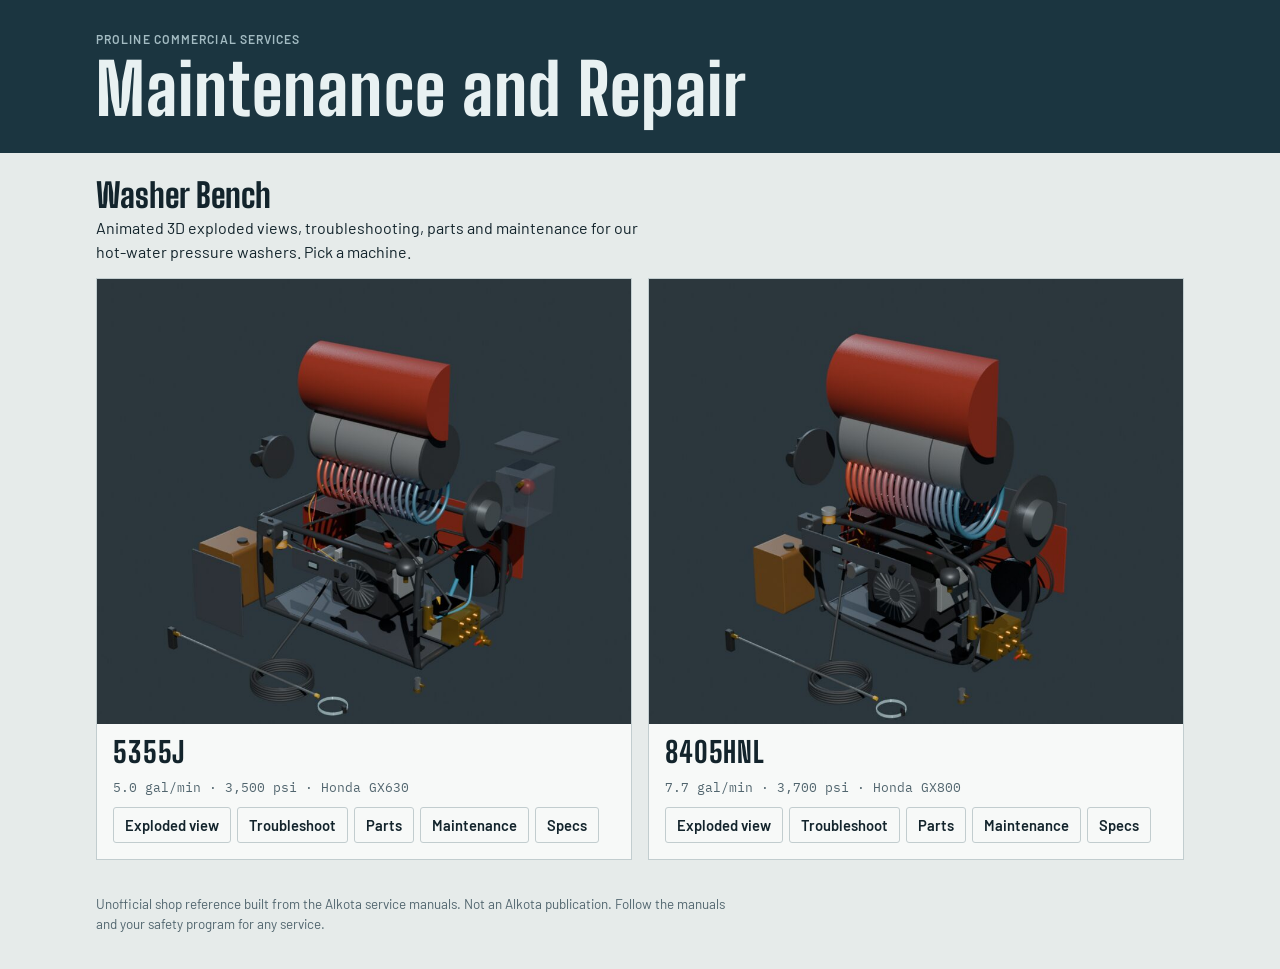
==== index.html @ 15b5c146 "Add Washer Bench and landing page Landing page at the repo root links to each machine and tab. Washe" ====
<!doctype html>
<html lang="en">
<head>
<meta charset="utf-8">
<meta name="viewport" content="width=device-width,initial-scale=1,viewport-fit=cover">
<title>PCS Maintenance and Repair</title>
<meta name="description" content="Proline Commercial Services maintenance and repair tools.">
<link rel="preconnect" href="https://fonts.googleapis.com">
<link rel="stylesheet" href="https://fonts.googleapis.com/css2?family=Barlow:wght@400;500;600&family=Big+Shoulders+Display:wght@700;800&family=IBM+Plex+Mono:wght@500&display=swap">
<style>
/* Same data-plate identity as Washer Bench: a stamped header, then one machine plate per unit. */
:root{--bg:#e6ebea;--panel:#f7f9f8;--ink:#13242c;--mute:#51656e;--line:#c2cdcf;--accent:#0a6a8e;--plate:#1b3540;--plate-ink:#e8f1f2;--plate-mute:#a3bbc2;--shot:#2d3a40;
 --display:"Big Shoulders Display","Arial Narrow",Impact,sans-serif;--body:"Barlow","Helvetica Neue",Arial,sans-serif;--mono:"IBM Plex Mono",ui-monospace,Menlo,monospace;color-scheme:light}
@media (prefers-color-scheme:dark){:root:not([data-theme="light"]){--bg:#0e1518;--panel:#162025;--ink:#e3ecee;--mute:#93a7af;--line:#2d3d44;--accent:#4db8de;--plate:#10262f;--plate-mute:#8fa9b1;color-scheme:dark}}
:root[data-theme="dark"]{--bg:#0e1518;--panel:#162025;--ink:#e3ecee;--mute:#93a7af;--line:#2d3d44;--accent:#4db8de;--plate:#10262f;--plate-mute:#8fa9b1;color-scheme:dark}
*{box-sizing:border-box}
body{margin:0;background:var(--bg);color:var(--ink);font:16px/1.5 var(--body)}
a{color:var(--accent)}
:focus-visible{outline:2px solid var(--accent);outline-offset:2px}
.wrap{max-width:1120px;margin:auto;padding-left:max(16px,env(safe-area-inset-left,0px));padding-right:max(16px,env(safe-area-inset-right,0px))}
header{background:var(--plate);color:var(--plate-ink);padding-block:calc(30px + env(safe-area-inset-top,0px)) 28px}
.lab{font-size:.76rem;letter-spacing:.09em;text-transform:uppercase;font-weight:600;color:var(--plate-mute)}
h1,h2{font-family:var(--display);line-height:1;margin:0;text-wrap:balance}
h1{font-size:clamp(2.6rem,7vw,4.4rem);font-weight:800;letter-spacing:.015em;margin-top:6px}
main{padding-block:26px 20px}
.tool-head{display:flex;flex-wrap:wrap;gap:8px 22px;align-items:baseline;justify-content:space-between;margin-bottom:14px}
.tool-head h2{font-size:2.1rem;font-weight:800}
.tool-head p{margin:4px 0 0;max-width:62ch}
.open{font-weight:600;white-space:nowrap}
.units{display:grid;grid-template-columns:repeat(2,minmax(0,1fr));gap:16px}
.unit{background:var(--panel);border:1px solid var(--line);display:flex;flex-direction:column;min-width:0}
.unit>a.shot{display:block;background:var(--shot)}
.unit img{display:block;width:100%;height:auto;aspect-ratio:1200/1000;object-fit:cover}
.body{padding:14px 16px 16px;display:flex;flex-direction:column;gap:10px}
.body h3{font:800 1.8rem/1 var(--display);letter-spacing:.03em;margin:0}
.body h3 a{color:inherit;text-decoration:none}
.body h3 a:hover{color:var(--accent)}
.data{margin:0;font-family:var(--mono);font-size:.84rem;color:var(--mute);font-variant-numeric:tabular-nums}
ul{list-style:none;margin:0;padding:0;display:flex;flex-wrap:wrap;gap:6px}
li a{display:block;padding:6px 11px;border:1px solid var(--line);border-radius:3px;color:var(--ink);text-decoration:none;font-weight:600;font-size:.92rem}
li a:hover{border-color:var(--accent);color:var(--accent)}
footer{padding-block:14px 34px;color:var(--mute);font-size:.84rem}
footer p{max-width:80ch;margin:0}
@media (max-width:680px){.units{grid-template-columns:minmax(0,1fr)}}
</style>
</head>
<body>
<header><div class="wrap">
 <div class="lab">Proline Commercial Services</div>
 <h1>Maintenance and Repair</h1>
</div></header>
<main class="wrap">
 <div class="tool-head"><div><h2>Washer Bench</h2><p>Animated 3D exploded views, troubleshooting, parts and maintenance for our hot-water pressure washers. Pick a machine.</p></div></div>
 <div class="units">
  <article class="unit"><a class="shot" href="washer/?m=5355J#view" aria-label="Open the 5355J"><img src="assets/5355J.jpg" alt="Exploded 3D model of the 5355J pressure washer" loading="lazy"></a>
   <div class="body"><h3><a href="washer/?m=5355J#view">5355J</a></h3><p class="data">5.0 gal/min · 3,500 psi · Honda GX630</p>
   <ul><li><a href="washer/?m=5355J#view">Exploded view</a></li><li><a href="washer/?m=5355J#troubleshoot">Troubleshoot</a></li><li><a href="washer/?m=5355J#parts">Parts</a></li><li><a href="washer/?m=5355J#maintenance">Maintenance</a></li><li><a href="washer/?m=5355J#specs">Specs</a></li></ul></div></article>
  <article class="unit"><a class="shot" href="washer/?m=8405HNL#view" aria-label="Open the 8405HNL"><img src="assets/8405HNL.jpg" alt="Exploded 3D model of the 8405HNL pressure washer" loading="lazy"></a>
   <div class="body"><h3><a href="washer/?m=8405HNL#view">8405HNL</a></h3><p class="data">7.7 gal/min · 3,700 psi · Honda GX800</p>
   <ul><li><a href="washer/?m=8405HNL#view">Exploded view</a></li><li><a href="washer/?m=8405HNL#troubleshoot">Troubleshoot</a></li><li><a href="washer/?m=8405HNL#parts">Parts</a></li><li><a href="washer/?m=8405HNL#maintenance">Maintenance</a></li><li><a href="washer/?m=8405HNL#specs">Specs</a></li></ul></div></article>
 </div>
</main>
<footer class="wrap"><p>Unofficial shop reference built from the Alkota service manuals. Not an Alkota publication. Follow the manuals and your safety program for any service.</p></footer>
</body>
</html>
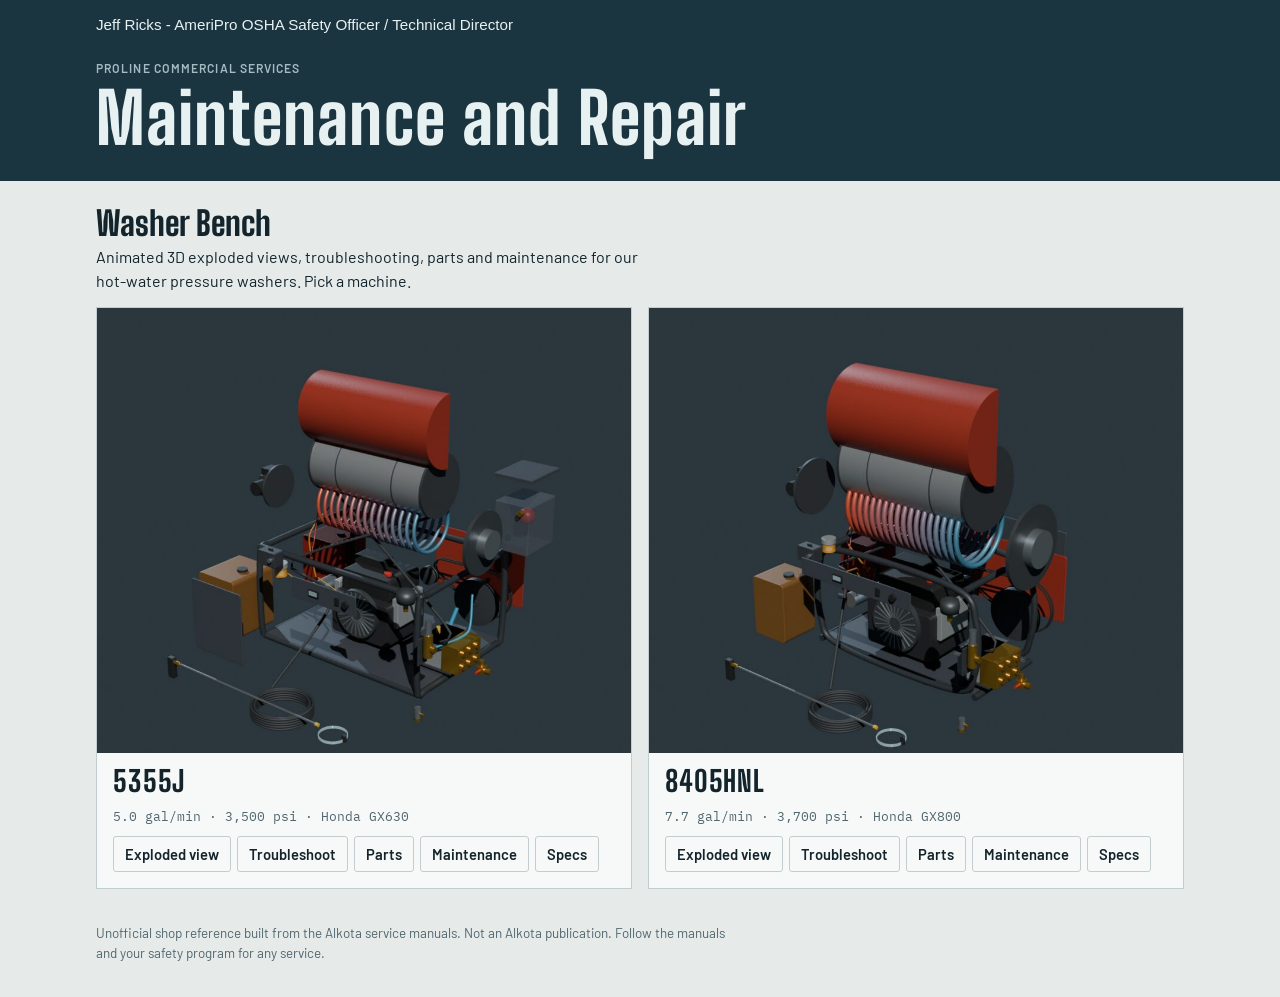
==== commit 5da81391: "Add name and title to the landing page header Co-Authored-By: Claude Opus 5.5 <noreply@anthropic.com" ====
--- a/index.html
+++ b/index.html
@@ -18,8 +18,9 @@
 a{color:var(--accent)}
 :focus-visible{outline:2px solid var(--accent);outline-offset:2px}
 .wrap{max-width:1120px;margin:auto;padding-left:max(16px,env(safe-area-inset-left,0px));padding-right:max(16px,env(safe-area-inset-right,0px))}
-header{background:var(--plate);color:var(--plate-ink);padding-block:calc(30px + env(safe-area-inset-top,0px)) 28px}
+header{background:var(--plate);color:var(--plate-ink);padding-block:calc(14px + env(safe-area-inset-top,0px)) 28px}
 .lab{font-size:.76rem;letter-spacing:.09em;text-transform:uppercase;font-weight:600;color:var(--plate-mute)}
+.byline{margin:0 0 22px;font-size:.95rem;font-weight:500;color:var(--plate-ink)}
 h1,h2{font-family:var(--display);line-height:1;margin:0;text-wrap:balance}
 h1{font-size:clamp(2.6rem,7vw,4.4rem);font-weight:800;letter-spacing:.015em;margin-top:6px}
 main{padding-block:26px 20px}
@@ -46,6 +47,7 @@
 </head>
 <body>
 <header><div class="wrap">
+ <p class="byline">Jeff Ricks - AmeriPro OSHA Safety Officer / Technical Director</p>
  <div class="lab">Proline Commercial Services</div>
  <h1>Maintenance and Repair</h1>
 </div></header>
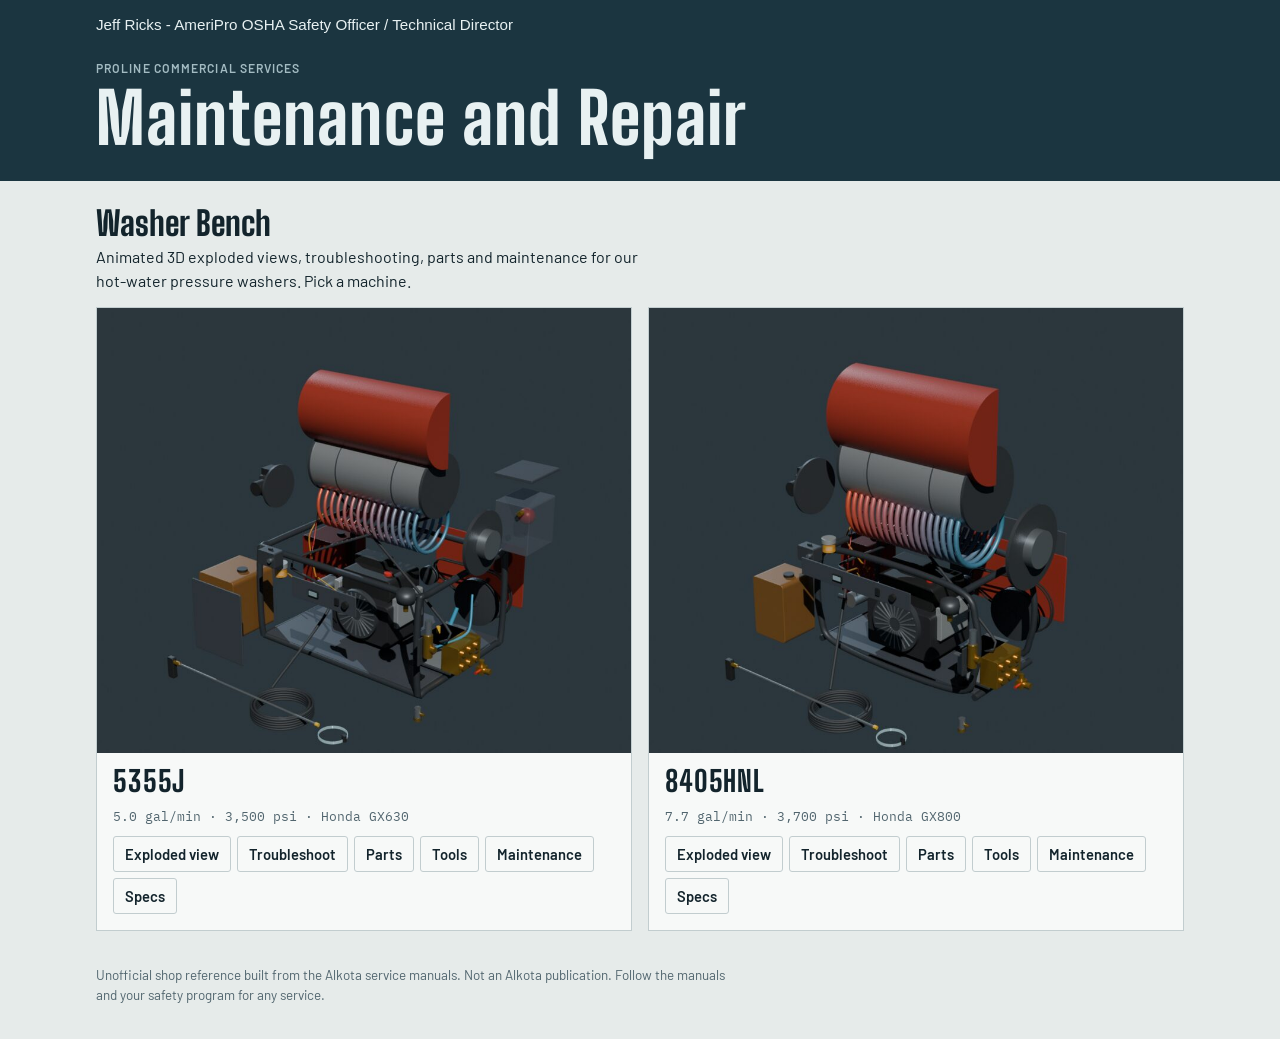
==== commit 8884f5be: "Add Tools tab to Washer Bench Lists tools and supplies per machine, separating what the manuals list" ====
--- a/index.html
+++ b/index.html
@@ -56,10 +56,10 @@
  <div class="units">
   <article class="unit"><a class="shot" href="washer/?m=5355J#view" aria-label="Open the 5355J"><img src="assets/5355J.jpg" alt="Exploded 3D model of the 5355J pressure washer" loading="lazy"></a>
    <div class="body"><h3><a href="washer/?m=5355J#view">5355J</a></h3><p class="data">5.0 gal/min · 3,500 psi · Honda GX630</p>
-   <ul><li><a href="washer/?m=5355J#view">Exploded view</a></li><li><a href="washer/?m=5355J#troubleshoot">Troubleshoot</a></li><li><a href="washer/?m=5355J#parts">Parts</a></li><li><a href="washer/?m=5355J#maintenance">Maintenance</a></li><li><a href="washer/?m=5355J#specs">Specs</a></li></ul></div></article>
+   <ul><li><a href="washer/?m=5355J#view">Exploded view</a></li><li><a href="washer/?m=5355J#troubleshoot">Troubleshoot</a></li><li><a href="washer/?m=5355J#parts">Parts</a></li><li><a href="washer/?m=5355J#tools">Tools</a></li><li><a href="washer/?m=5355J#maintenance">Maintenance</a></li><li><a href="washer/?m=5355J#specs">Specs</a></li></ul></div></article>
   <article class="unit"><a class="shot" href="washer/?m=8405HNL#view" aria-label="Open the 8405HNL"><img src="assets/8405HNL.jpg" alt="Exploded 3D model of the 8405HNL pressure washer" loading="lazy"></a>
    <div class="body"><h3><a href="washer/?m=8405HNL#view">8405HNL</a></h3><p class="data">7.7 gal/min · 3,700 psi · Honda GX800</p>
-   <ul><li><a href="washer/?m=8405HNL#view">Exploded view</a></li><li><a href="washer/?m=8405HNL#troubleshoot">Troubleshoot</a></li><li><a href="washer/?m=8405HNL#parts">Parts</a></li><li><a href="washer/?m=8405HNL#maintenance">Maintenance</a></li><li><a href="washer/?m=8405HNL#specs">Specs</a></li></ul></div></article>
+   <ul><li><a href="washer/?m=8405HNL#view">Exploded view</a></li><li><a href="washer/?m=8405HNL#troubleshoot">Troubleshoot</a></li><li><a href="washer/?m=8405HNL#parts">Parts</a></li><li><a href="washer/?m=8405HNL#tools">Tools</a></li><li><a href="washer/?m=8405HNL#maintenance">Maintenance</a></li><li><a href="washer/?m=8405HNL#specs">Specs</a></li></ul></div></article>
  </div>
 </main>
 <footer class="wrap"><p>Unofficial shop reference built from the Alkota service manuals. Not an Alkota publication. Follow the manuals and your safety program for any service.</p></footer>
